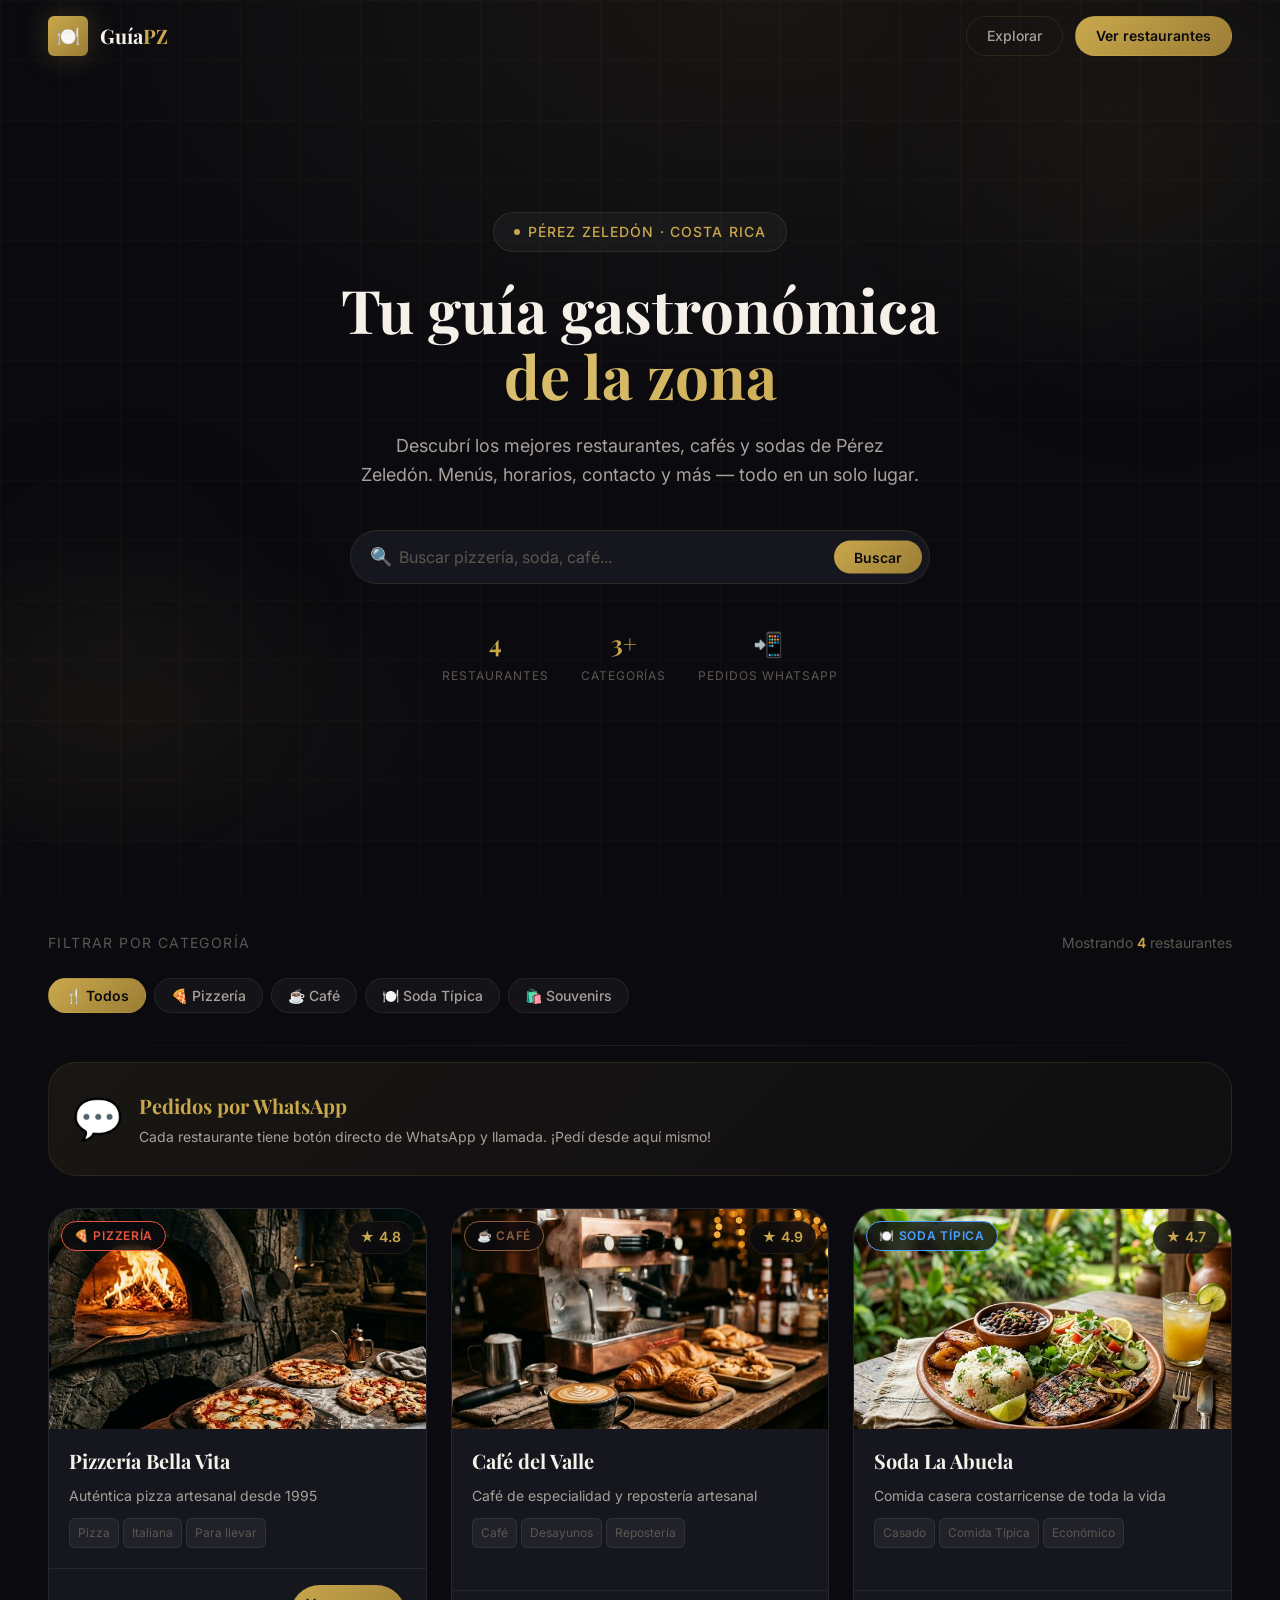
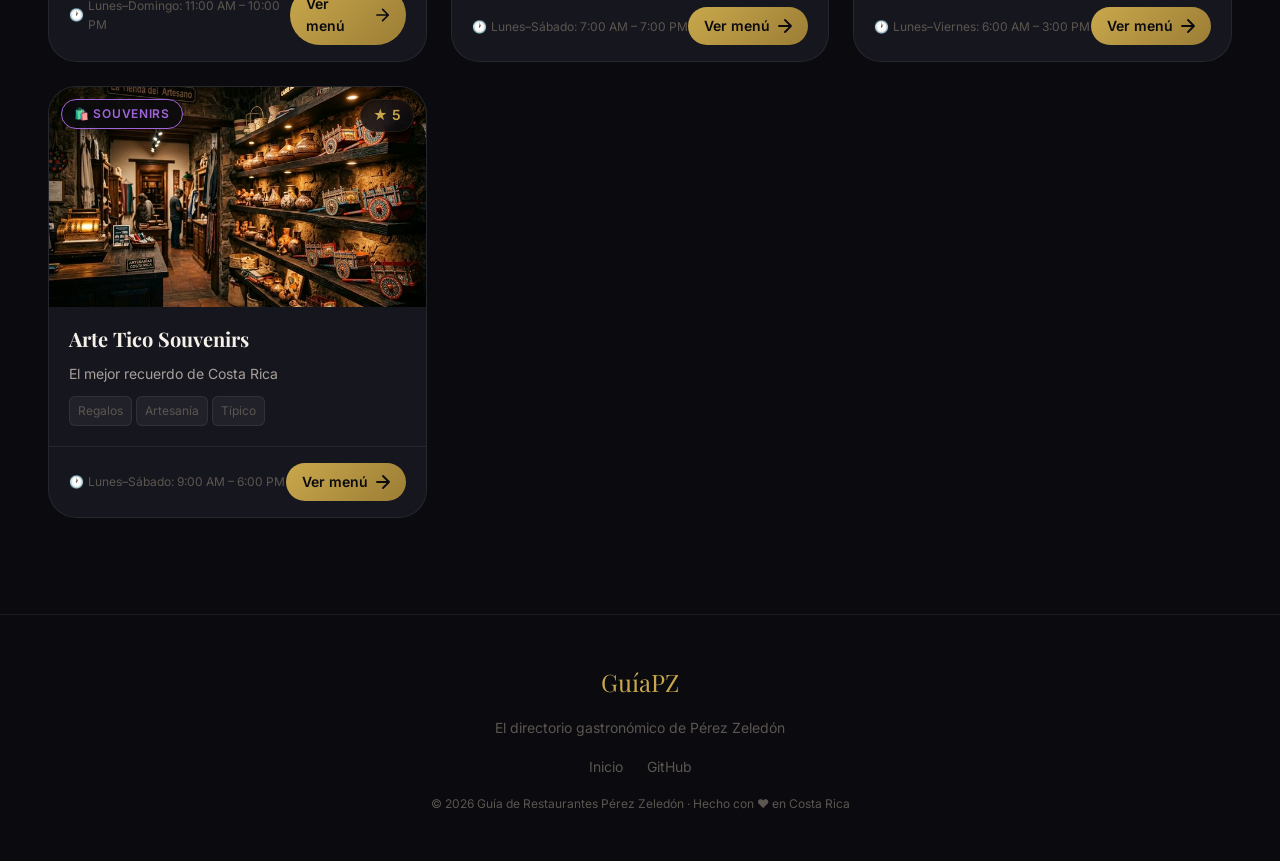
==== index.html @ e00888d3 "Inicio demo guía pz" ====
<!doctype html>
<html lang="es">
  <head>
    <meta charset="UTF-8" />
    <meta name="viewport" content="width=device-width, initial-scale=1.0" />
    <meta
      name="description"
      content="Descubrí los mejores restaurantes de Pérez Zeledón. Menús, horarios, teléfonos y más en un solo lugar."
    />
    <meta property="og:title" content="Guía de Restaurantes · Pérez Zeledón" />
    <meta
      property="og:description"
      content="El catálogo completo de restaurantes de la región. Encontrá tu próxima experiencia gastronómica."
    />
    <meta property="og:type" content="website" />
    <title>Guía de Restaurantes · Pérez Zeledón</title>
    <link
      rel="icon"
      href="data:image/svg+xml,<svg xmlns='http://www.w3.org/2000/svg' viewBox='0 0 100 100'><text y='.9em' font-size='90'>🍽️</text></svg>"
    />
    <link rel="stylesheet" href="css/main.css" />
  </head>
  <body>
    <!-- ── Navigation ──────────────────────────────────────── -->
    <nav class="navbar" role="navigation" aria-label="Navegación principal">
      <div class="container navbar__inner">
        <a
          class="navbar__brand"
          href="index.html"
          aria-label="Inicio — Guía de Restaurantes"
        >
          <div class="navbar__logo-icon" aria-hidden="true">🍽️</div>
          <span class="navbar__brand-name"> Guía<span>PZ</span> </span>
        </a>
        <div class="navbar__actions">
          <a class="btn-nav" href="#catalogSection">Explorar</a>
          <a class="btn-nav btn-nav--gold" href="#catalogSection"
            >Ver restaurantes</a
          >
        </div>
      </div>
    </nav>

    <!-- ── Hero ──────────────────────────────────────────── -->
    <header class="hero" role="banner">
      <div class="hero__bg" aria-hidden="true"></div>
      <div class="hero__grid-lines" aria-hidden="true"></div>
      <div class="orb orb--gold" aria-hidden="true"></div>
      <div class="orb orb--gold-2" aria-hidden="true"></div>

      <div class="hero__content">
        <p class="hero__eyebrow">Pérez Zeledón · Costa Rica</p>

        <h1 class="hero__title">
          Tu guía gastronómica
          <span class="line-accent">de la zona</span>
        </h1>

        <p class="hero__subtitle">
          Descubrí los mejores restaurantes, cafés y sodas de Pérez Zeledón.
          Menús, horarios, contacto y más — todo en un solo lugar.
        </p>

        <!-- Search Bar -->
        <div class="hero__search" role="search">
          <span class="hero__search-icon" aria-hidden="true">🔍</span>
          <label for="searchInput" class="sr-only">Buscar restaurante</label>
          <input
            type="search"
            id="searchInput"
            name="search"
            placeholder="Buscar pizzería, soda, café..."
            autocomplete="off"
            aria-label="Buscar restaurante por nombre o tipo"
          />
          <button class="hero__search-btn" id="searchBtn" aria-label="Buscar">
            Buscar
          </button>
        </div>

        <!-- Stats -->
        <div class="hero__stats" aria-label="Estadísticas">
          <div class="hero__stat">
            <span class="hero__stat-value" id="statTotal">0</span>
            <span class="hero__stat-label">Restaurantes</span>
          </div>
          <div class="hero__stat">
            <span class="hero__stat-value">3+</span>
            <span class="hero__stat-label">Categorías</span>
          </div>
          <div class="hero__stat">
            <span class="hero__stat-value">📲</span>
            <span class="hero__stat-label">Pedidos WhatsApp</span>
          </div>
        </div>
      </div>
    </header>

    <!-- ── Main Content ───────────────────────────────────── -->
    <main id="main-content" role="main">
      <!-- Filters Section -->
      <section
        class="filters-section"
        aria-label="Filtros de categoría"
        id="catalogSection"
      >
        <div class="container">
          <div class="filters__header">
            <p class="filters__title">Filtrar por categoría</p>
            <p class="filters__count">
              Mostrando <span id="resultCount">0</span> restaurantes
            </p>
          </div>
          <div
            class="filters__chips"
            id="filterChips"
            role="group"
            aria-label="Categorías de restaurantes"
          >
            <!-- Populated by catalog.js -->
          </div>
        </div>
      </section>

      <div class="section-divider" aria-hidden="true"></div>

      <!-- Featured Banner -->
      <section class="container" aria-label="Información destacada">
        <div class="featured-banner">
          <div class="featured-banner__icon" aria-hidden="true">💬</div>
          <div class="featured-banner__text">
            <strong>Pedidos por WhatsApp</strong>
            <p>
              Cada restaurante tiene botón directo de WhatsApp y llamada. ¡Pedí
              desde aquí mismo!
            </p>
          </div>
        </div>
      </section>

      <!-- Catalog Grid -->
      <section class="catalog-section" aria-label="Catálogo de restaurantes">
        <div class="container">
          <div
            class="catalog-grid"
            id="catalogGrid"
            role="list"
            aria-label="Lista de restaurantes"
          >
            <!-- Populated by catalog.js -->
          </div>
          <div
            class="no-results"
            id="noResults"
            role="status"
            aria-live="polite"
          >
            <div class="no-results__icon" aria-hidden="true">🔍</div>
            <p class="no-results__title">Sin resultados</p>
            <p>Intentá con otra búsqueda o categoría.</p>
          </div>
        </div>
      </section>
    </main>

    <!-- ── Footer ─────────────────────────────────────────── -->
    <footer class="site-footer" role="contentinfo">
      <div class="container">
        <p class="site-footer__logo">GuíaPZ</p>
        <p class="site-footer__tagline">
          El directorio gastronómico de Pérez Zeledón
        </p>
        <nav class="site-footer__links" aria-label="Enlaces del pie de página">
          <a href="index.html">Inicio</a>
          <a href="https://github.com" target="_blank" rel="noopener">GitHub</a>
        </nav>
        <p class="site-footer__copy">
          © <span id="footerYear"></span> Guía de Restaurantes Pérez Zeledón ·
          Hecho con ❤️ en Costa Rica
        </p>
      </div>
    </footer>

    <!-- ── Scripts ────────────────────────────────────────── -->
    <script src="data/restaurants.js"></script>
    <script src="js/catalog.js"></script>
    <script>
      // Set current year in footer
      document.getElementById("footerYear").textContent =
        new Date().getFullYear();
    </script>
  </body>
</html>
---- css/main.css ----
/* ============================================================
   MAIN.CSS — Catálogo Principal
   Guía de Restaurantes · Pérez Zeledón
   ============================================================ */

@import url('https://fonts.googleapis.com/css2?family=Playfair+Display:ital,wght@0,400;0,600;0,700;1,400&family=Inter:wght@300;400;500;600&display=swap');
@import './variables.css';

/* ── Reset & Base ──────────────────────────────────────────── */
*, *::before, *::after { box-sizing: border-box; margin: 0; padding: 0; }

html { scroll-behavior: smooth; font-size: 16px; }

body {
  font-family: var(--font-body);
  background-color: var(--color-bg-primary);
  color: var(--color-text-primary);
  line-height: 1.6;
  -webkit-font-smoothing: antialiased;
  overflow-x: hidden;
}

img { display: block; max-width: 100%; }
a { color: inherit; text-decoration: none; }
button { cursor: pointer; border: none; background: none; font-family: inherit; }

/* ── Utility ─────────────────────────────────────────────── */
.container {
  max-width: var(--container-max);
  margin-inline: auto;
  padding-inline: var(--container-pad);
}

.sr-only {
  position: absolute; width: 1px; height: 1px;
  padding: 0; margin: -1px; overflow: hidden;
  clip: rect(0,0,0,0); white-space: nowrap; border: 0;
}

/* ── Navigation ─────────────────────────────────────────── */
.navbar {
  position: fixed;
  top: 0; left: 0; right: 0;
  z-index: 100;
  padding: var(--space-4) 0;
  transition: background var(--transition-slow), backdrop-filter var(--transition-slow);
}

.navbar.scrolled {
  background: rgba(10, 10, 15, 0.85);
  backdrop-filter: var(--blur-glass);
  border-bottom: 1px solid var(--color-border);
}

.navbar__inner {
  display: flex;
  align-items: center;
  justify-content: space-between;
}

.navbar__brand {
  display: flex;
  align-items: center;
  gap: var(--space-3);
}

.navbar__logo-icon {
  width: 40px; height: 40px;
  background: linear-gradient(135deg, var(--color-gold), var(--color-gold-dark));
  border-radius: var(--radius-sm);
  display: flex; align-items: center; justify-content: center;
  font-size: 1.2rem;
  box-shadow: var(--shadow-gold);
}

.navbar__brand-name {
  font-family: var(--font-display);
  font-size: var(--text-xl);
  font-weight: 700;
  color: var(--color-text-primary);
}

.navbar__brand-name span {
  color: var(--color-gold);
}

.navbar__actions {
  display: flex;
  align-items: center;
  gap: var(--space-3);
}

.btn-nav {
  padding: var(--space-2) var(--space-5);
  border-radius: var(--radius-full);
  font-size: var(--text-sm);
  font-weight: 500;
  transition: all var(--transition-base);
  border: 1px solid var(--color-border);
  color: var(--color-text-secondary);
}

.btn-nav:hover {
  border-color: var(--color-gold);
  color: var(--color-gold);
}

.btn-nav--gold {
  background: linear-gradient(135deg, var(--color-gold), var(--color-gold-dark));
  color: #0A0A0F;
  border-color: transparent;
  font-weight: 600;
}

.btn-nav--gold:hover {
  box-shadow: var(--shadow-btn);
  transform: translateY(-1px);
  color: #0A0A0F;
}

/* ── Hero Section ───────────────────────────────────────── */
.hero {
  min-height: 100vh;
  display: flex;
  align-items: center;
  justify-content: center;
  position: relative;
  overflow: hidden;
  padding-block: var(--space-24);
}

.hero__bg {
  position: absolute; inset: 0;
  background:
    radial-gradient(ellipse 100% 80% at 60% 0%, rgba(201,168,76,0.08) 0%, transparent 60%),
    radial-gradient(ellipse 60% 40% at 10% 80%, rgba(201,168,76,0.05) 0%, transparent 50%),
    var(--color-bg-primary);
  z-index: 0;
}

.hero__grid-lines {
  position: absolute; inset: 0; z-index: 0; opacity: 0.03;
  background-image:
    linear-gradient(var(--color-gold) 1px, transparent 1px),
    linear-gradient(90deg, var(--color-gold) 1px, transparent 1px);
  background-size: 60px 60px;
}

.hero__content {
  position: relative; z-index: 1;
  text-align: center;
  max-width: 820px;
  margin-inline: auto;
  padding-inline: var(--container-pad);
}

.hero__eyebrow {
  display: inline-flex;
  align-items: center;
  gap: var(--space-2);
  background: var(--color-bg-glass);
  border: 1px solid var(--color-border);
  border-radius: var(--radius-full);
  padding: var(--space-2) var(--space-5);
  font-size: var(--text-sm);
  color: var(--color-gold);
  margin-bottom: var(--space-6);
  letter-spacing: 0.08em;
  text-transform: uppercase;
  font-weight: 500;
  animation: fadeInDown 0.7s cubic-bezier(0.4,0,0.2,1) both;
}

.hero__eyebrow::before {
  content: '';
  width: 6px; height: 6px;
  border-radius: 50%;
  background: var(--color-gold);
  animation: pulse 2s ease infinite;
}

.hero__title {
  font-family: var(--font-display);
  font-size: clamp(var(--text-4xl), 7vw, var(--text-6xl));
  font-weight: 700;
  line-height: 1.1;
  margin-bottom: var(--space-6);
  animation: fadeInUp 0.8s 0.15s cubic-bezier(0.4,0,0.2,1) both;
}

.hero__title .line-accent {
  display: block;
  background: linear-gradient(135deg, var(--color-gold-light), var(--color-gold));
  -webkit-background-clip: text;
  -webkit-text-fill-color: transparent;
  background-clip: text;
}

.hero__subtitle {
  font-size: var(--text-lg);
  color: var(--color-text-secondary);
  max-width: 560px;
  margin-inline: auto;
  margin-bottom: var(--space-10);
  animation: fadeInUp 0.8s 0.3s cubic-bezier(0.4,0,0.2,1) both;
}

/* Hero Search Bar */
.hero__search {
  position: relative;
  max-width: 580px;
  margin-inline: auto;
  margin-bottom: var(--space-10);
  animation: fadeInUp 0.8s 0.45s cubic-bezier(0.4,0,0.2,1) both;
}

.hero__search-icon {
  position: absolute;
  left: var(--space-5);
  top: 50%;
  transform: translateY(-50%);
  color: var(--color-text-muted);
  pointer-events: none;
  font-size: var(--text-lg);
}

.hero__search input {
  width: 100%;
  padding: var(--space-4) var(--space-5) var(--space-4) var(--space-12);
  background: var(--color-bg-card);
  border: 1px solid var(--color-border);
  border-radius: var(--radius-full);
  color: var(--color-text-primary);
  font-family: var(--font-body);
  font-size: var(--text-base);
  transition: all var(--transition-base);
  outline: none;
}

.hero__search input::placeholder { color: var(--color-text-muted); }

.hero__search input:focus {
  border-color: var(--color-gold);
  background: var(--color-bg-secondary);
  box-shadow: 0 0 0 3px var(--color-gold-glow);
}

.hero__search-btn {
  position: absolute;
  right: var(--space-2);
  top: 50%;
  transform: translateY(-50%);
  padding: var(--space-2) var(--space-5);
  background: linear-gradient(135deg, var(--color-gold), var(--color-gold-dark));
  color: #0A0A0F;
  font-weight: 600;
  font-size: var(--text-sm);
  border-radius: var(--radius-full);
  transition: all var(--transition-base);
}

.hero__search-btn:hover {
  box-shadow: var(--shadow-btn);
  transform: translateY(-50%) scale(1.03);
}

/* Hero Stats */
.hero__stats {
  display: flex;
  justify-content: center;
  gap: var(--space-8);
  animation: fadeInUp 0.8s 0.6s cubic-bezier(0.4,0,0.2,1) both;
}

.hero__stat {
  text-align: center;
}

.hero__stat-value {
  font-family: var(--font-display);
  font-size: var(--text-2xl);
  font-weight: 700;
  color: var(--color-gold);
  display: block;
}

.hero__stat-label {
  font-size: var(--text-xs);
  color: var(--color-text-muted);
  text-transform: uppercase;
  letter-spacing: 0.08em;
}

/* ── Orb Decorations ─────────────────────────────────────── */
.orb {
  position: absolute;
  border-radius: 50%;
  filter: blur(80px);
  pointer-events: none;
  z-index: 0;
}

.orb--gold {
  width: 500px; height: 500px;
  background: radial-gradient(circle, rgba(201,168,76,0.07) 0%, transparent 70%);
  top: -10%; right: -10%;
  animation: float 8s ease-in-out infinite;
}

.orb--gold-2 {
  width: 350px; height: 350px;
  background: radial-gradient(circle, rgba(201,168,76,0.05) 0%, transparent 70%);
  bottom: 10%; left: -5%;
  animation: float 10s ease-in-out 2s infinite reverse;
}

/* ── Category Filters ────────────────────────────────────── */
.filters-section {
  padding-block: var(--space-8) var(--space-6);
}

.filters-section .container {
  display: flex;
  flex-direction: column;
  gap: var(--space-6);
}

.filters__header {
  display: flex;
  align-items: center;
  justify-content: space-between;
  flex-wrap: wrap;
  gap: var(--space-4);
}

.filters__title {
  font-size: var(--text-sm);
  color: var(--color-text-muted);
  text-transform: uppercase;
  letter-spacing: 0.1em;
}

.filters__count {
  font-size: var(--text-sm);
  color: var(--color-text-muted);
}

.filters__count span {
  color: var(--color-gold);
  font-weight: 600;
}

.filters__chips {
  display: flex;
  gap: var(--space-2);
  flex-wrap: wrap;
}

.filter-chip {
  padding: var(--space-2) var(--space-4);
  border-radius: var(--radius-full);
  font-size: var(--text-sm);
  font-weight: 500;
  border: 1px solid var(--color-border-glass);
  color: var(--color-text-secondary);
  background: var(--color-bg-glass);
  transition: all var(--transition-base);
  cursor: pointer;
}

.filter-chip:hover {
  border-color: var(--color-gold);
  color: var(--color-gold);
}

.filter-chip.active {
  background: linear-gradient(135deg, var(--color-gold), var(--color-gold-dark));
  border-color: transparent;
  color: #0A0A0F;
  font-weight: 600;
}

/* ── Restaurant Grid ─────────────────────────────────────── */
.catalog-section {
  padding-bottom: var(--space-24);
}

.catalog-grid {
  display: grid;
  grid-template-columns: repeat(auto-fill, minmax(340px, 1fr));
  gap: var(--space-6);
}

/* Restaurant Card */
.restaurant-card {
  background: var(--color-bg-card);
  border: 1px solid var(--color-border-glass);
  border-radius: var(--radius-xl);
  overflow: hidden;
  transition: all var(--transition-slow);
  cursor: pointer;
  position: relative;
  display: flex;
  flex-direction: column;
  animation: fadeInUp var(--transition-slow) both;
}

.restaurant-card:hover {
  transform: translateY(-6px);
  border-color: var(--color-border-hover);
  box-shadow: var(--shadow-hover);
}

.restaurant-card__image-wrap {
  position: relative;
  height: 220px;
  overflow: hidden;
  background: var(--color-bg-secondary);
}

.restaurant-card__image {
  width: 100%; height: 100%;
  object-fit: cover;
  transition: transform var(--transition-slow);
}

.restaurant-card:hover .restaurant-card__image {
  transform: scale(1.06);
}

.restaurant-card__image-placeholder {
  width: 100%; height: 100%;
  display: flex;
  align-items: center;
  justify-content: center;
  font-size: 4rem;
  background: linear-gradient(135deg, var(--color-bg-secondary), var(--color-bg-card));
}

.restaurant-card__badge {
  position: absolute;
  top: var(--space-3);
  left: var(--space-3);
  padding: var(--space-1) var(--space-3);
  border-radius: var(--radius-full);
  font-size: var(--text-xs);
  font-weight: 600;
  text-transform: uppercase;
  letter-spacing: 0.06em;
  backdrop-filter: blur(8px);
  background: rgba(10,10,15,0.75);
  border: 1px solid;
}

.restaurant-card__rating-badge {
  position: absolute;
  top: var(--space-3);
  right: var(--space-3);
  display: flex;
  align-items: center;
  gap: var(--space-1);
  padding: var(--space-1) var(--space-3);
  border-radius: var(--radius-full);
  font-size: var(--text-sm);
  font-weight: 600;
  background: rgba(10,10,15,0.8);
  backdrop-filter: blur(8px);
  color: var(--color-gold);
  border: 1px solid var(--color-border);
}

.restaurant-card__body {
  padding: var(--space-5);
  display: flex;
  flex-direction: column;
  gap: var(--space-3);
  flex: 1;
}

.restaurant-card__name {
  font-family: var(--font-display);
  font-size: var(--text-xl);
  font-weight: 700;
  line-height: 1.2;
}

.restaurant-card__tagline {
  font-size: var(--text-sm);
  color: var(--color-text-secondary);
  line-height: 1.5;
}

.restaurant-card__tags {
  display: flex;
  flex-wrap: wrap;
  gap: var(--space-1);
}

.tag-pill {
  padding: var(--space-1) var(--space-2);
  border-radius: var(--radius-sm);
  font-size: var(--text-xs);
  background: rgba(255,255,255,0.05);
  color: var(--color-text-muted);
  border: 1px solid var(--color-border-glass);
}

.restaurant-card__footer {
  display: flex;
  align-items: center;
  justify-content: space-between;
  padding: var(--space-4) var(--space-5);
  border-top: 1px solid var(--color-border-glass);
  margin-top: auto;
}

.restaurant-card__schedule {
  font-size: var(--text-xs);
  color: var(--color-text-muted);
  display: flex;
  align-items: center;
  gap: var(--space-1);
}

.btn-view {
  display: flex;
  align-items: center;
  gap: var(--space-2);
  padding: var(--space-2) var(--space-4);
  border-radius: var(--radius-full);
  font-size: var(--text-sm);
  font-weight: 600;
  color: #0A0A0F;
  background: linear-gradient(135deg, var(--color-gold), var(--color-gold-dark));
  transition: all var(--transition-base);
}

.btn-view:hover {
  box-shadow: var(--shadow-btn);
  transform: translateX(2px);
}

.btn-view svg {
  transition: transform var(--transition-base);
}

.btn-view:hover svg {
  transform: translateX(3px);
}

/* No results */
.no-results {
  grid-column: 1 / -1;
  text-align: center;
  padding: var(--space-16);
  color: var(--color-text-muted);
  display: none;
}

.no-results.visible { display: block; }

.no-results__icon { font-size: 3rem; margin-bottom: var(--space-4); }
.no-results__title {
  font-family: var(--font-display);
  font-size: var(--text-2xl);
  color: var(--color-text-secondary);
  margin-bottom: var(--space-2);
}

/* ── Divider ─────────────────────────────────────────────── */
.section-divider {
  height: 1px;
  background: linear-gradient(90deg, transparent, var(--color-border), transparent);
  margin-block: var(--space-2);
}

/* ── Featured Banner ─────────────────────────────────────── */
.featured-banner {
  margin-block: var(--space-4) var(--space-8);
  padding: var(--space-6);
  background: linear-gradient(135deg, rgba(201,168,76,0.08), rgba(201,168,76,0.03));
  border: 1px solid var(--color-border);
  border-radius: var(--radius-xl);
  display: flex;
  align-items: center;
  gap: var(--space-4);
}

.featured-banner__icon {
  font-size: 2.5rem;
  flex-shrink: 0;
}

.featured-banner__text strong {
  display: block;
  font-family: var(--font-display);
  font-size: var(--text-xl);
  color: var(--color-gold);
  margin-bottom: var(--space-1);
}

.featured-banner__text p {
  font-size: var(--text-sm);
  color: var(--color-text-secondary);
}

/* ── Footer ─────────────────────────────────────────────── */
.site-footer {
  padding-block: var(--space-12);
  border-top: 1px solid var(--color-border-glass);
}

.site-footer .container {
  display: flex;
  flex-direction: column;
  align-items: center;
  gap: var(--space-4);
  text-align: center;
}

.site-footer__logo {
  font-family: var(--font-display);
  font-size: var(--text-2xl);
  color: var(--color-gold);
}

.site-footer__tagline {
  font-size: var(--text-sm);
  color: var(--color-text-muted);
}

.site-footer__links {
  display: flex;
  gap: var(--space-6);
}

.site-footer__links a {
  font-size: var(--text-sm);
  color: var(--color-text-muted);
  transition: color var(--transition-base);
}

.site-footer__links a:hover { color: var(--color-gold); }

.site-footer__copy {
  font-size: var(--text-xs);
  color: var(--color-text-muted);
}

/* ── Animations ─────────────────────────────────────────── */
@keyframes fadeInDown {
  from { opacity: 0; transform: translateY(-16px); }
  to   { opacity: 1; transform: translateY(0); }
}

@keyframes fadeInUp {
  from { opacity: 0; transform: translateY(20px); }
  to   { opacity: 1; transform: translateY(0); }
}

@keyframes float {
  0%, 100% { transform: translateY(0); }
  50%       { transform: translateY(-20px); }
}

@keyframes pulse {
  0%, 100% { opacity: 1; transform: scale(1); }
  50%       { opacity: 0.6; transform: scale(0.85); }
}

/* ── Responsive ─────────────────────────────────────────── */
@media (max-width: 768px) {
  .catalog-grid {
    grid-template-columns: 1fr;
  }

  .hero__stats {
    gap: var(--space-6);
  }

  .navbar__actions .btn-nav:not(.btn-nav--gold) {
    display: none;
  }

  .featured-banner {
    flex-direction: column;
    text-align: center;
  }
}

@media (max-width: 480px) {
  .hero__stats {
    flex-wrap: wrap;
    gap: var(--space-4);
  }

  .hero__stat {
    flex: 1 1 calc(50% - var(--space-2));
  }
}

/* ── Skeleton loading placeholders ──────────────────────── */
.skeleton {
  background: linear-gradient(90deg,
    var(--color-bg-card) 25%,
    rgba(255,255,255,0.04) 50%,
    var(--color-bg-card) 75%
  );
  background-size: 200% 100%;
  animation: shimmer 1.4s infinite;
  border-radius: var(--radius-sm);
}

@keyframes shimmer {
  0%   { background-position: 200% 0; }
  100% { background-position: -200% 0; }
}
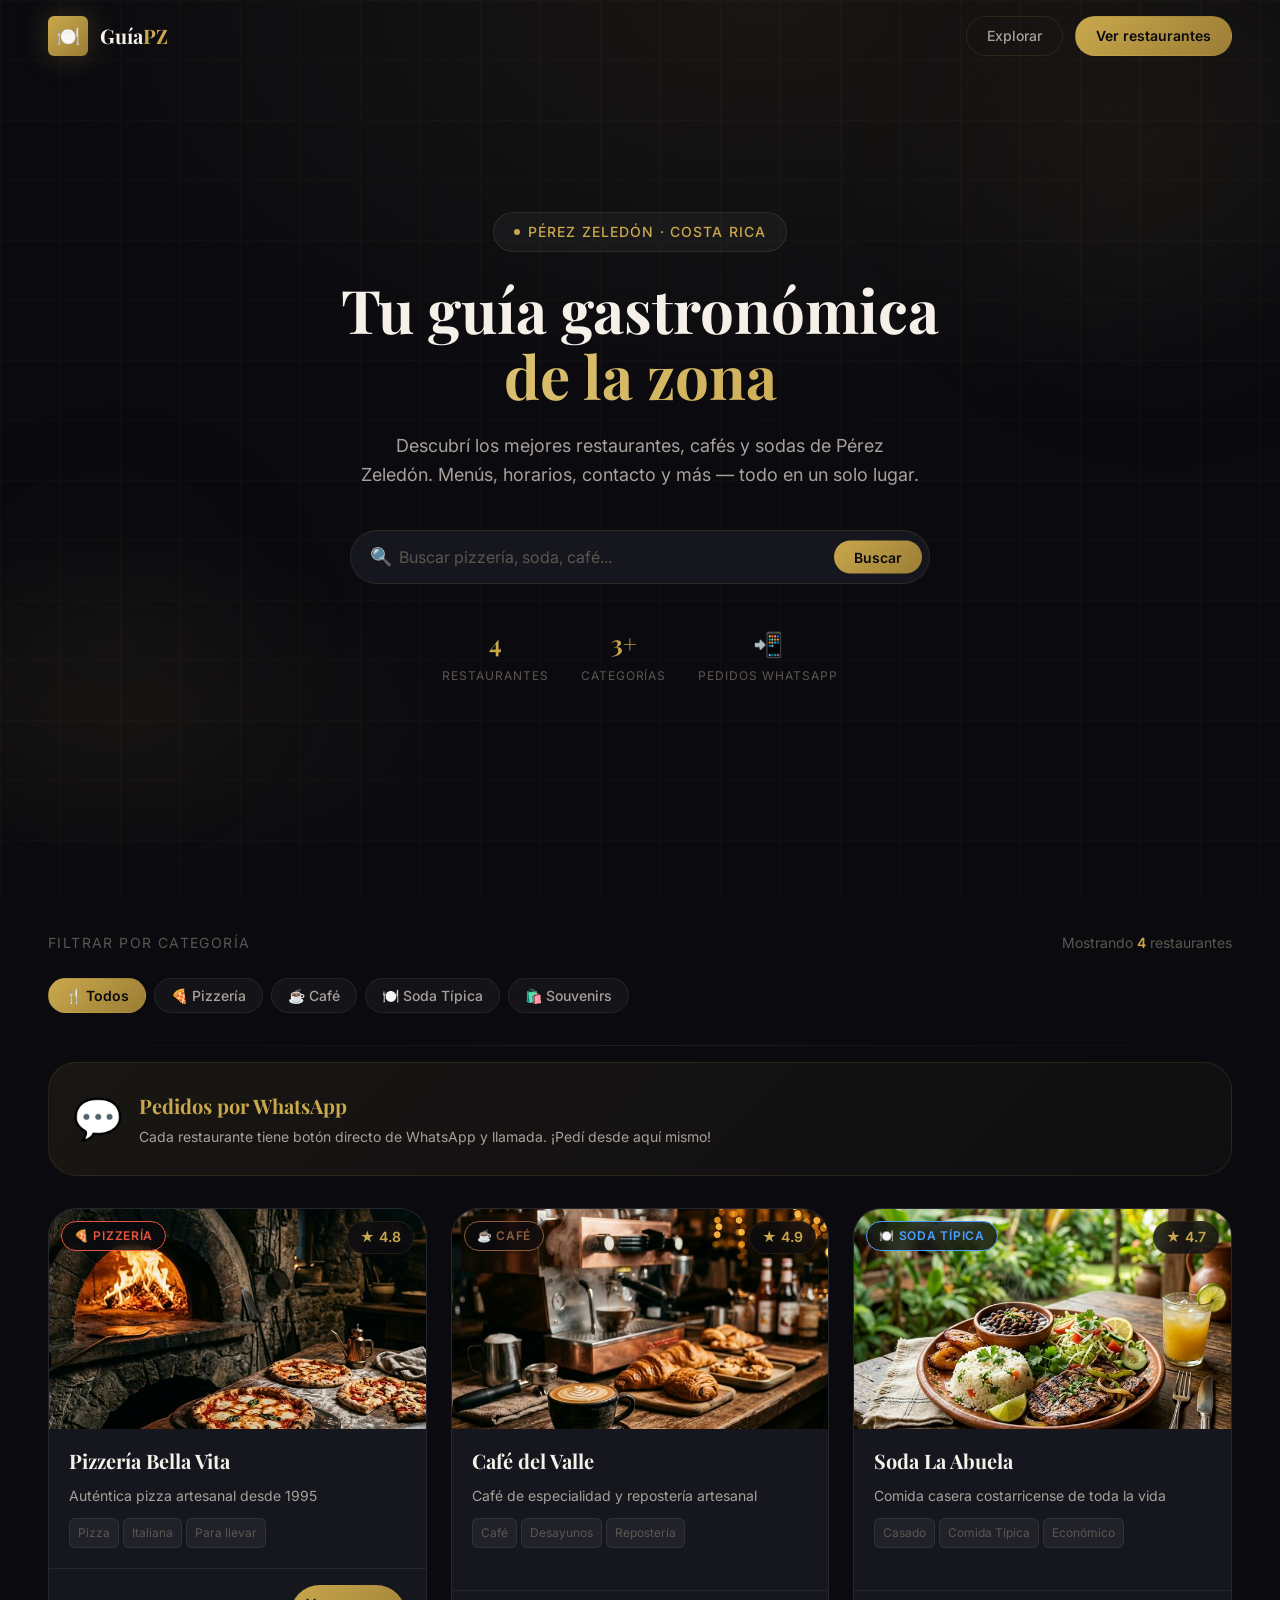
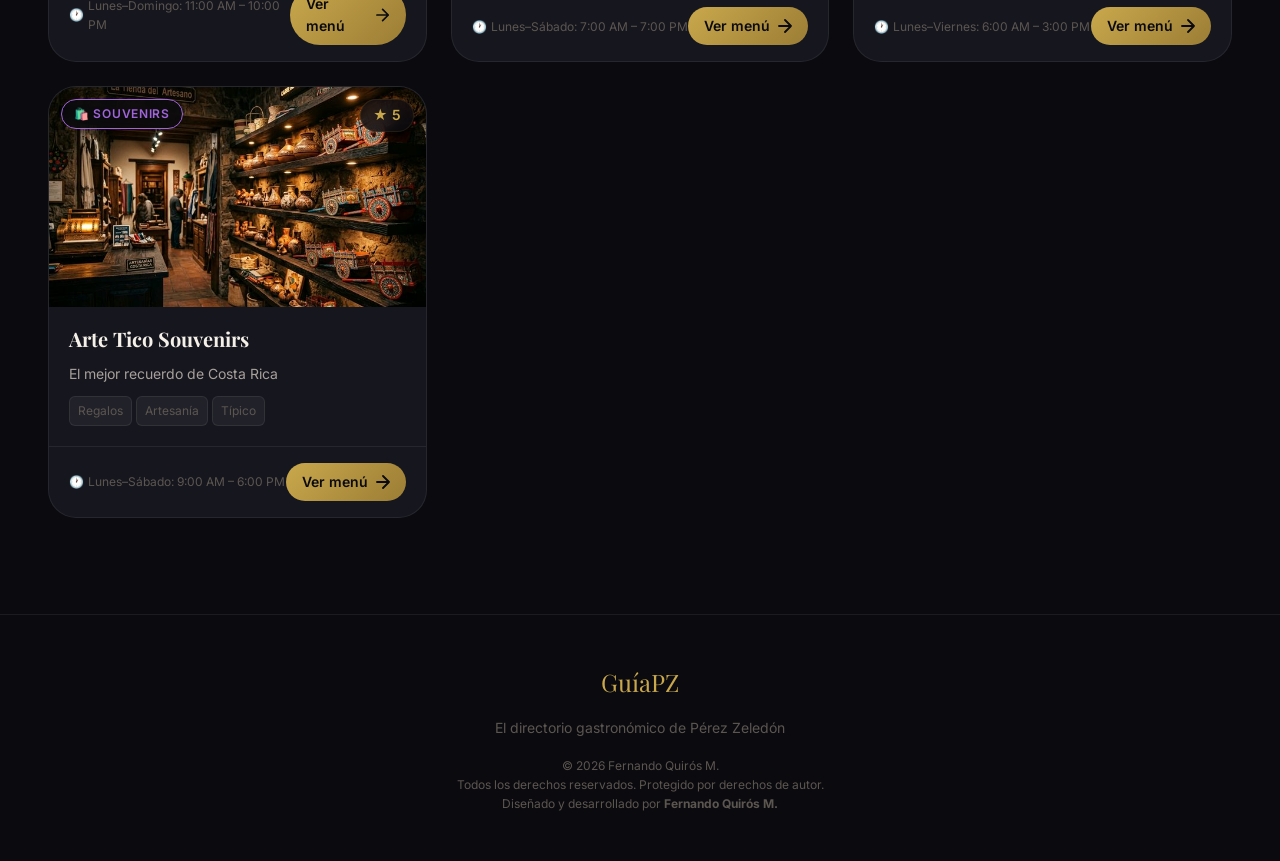
==== commit 695c5305: "feat: add copyright footer to all pages" ====
--- a/index.html
+++ b/index.html
@@ -170,13 +170,12 @@
         <p class="site-footer__tagline">
           El directorio gastronómico de Pérez Zeledón
         </p>
-        <nav class="site-footer__links" aria-label="Enlaces del pie de página">
-          <a href="index.html">Inicio</a>
-          <a href="https://github.com" target="_blank" rel="noopener">GitHub</a>
-        </nav>
         <p class="site-footer__copy">
-          © <span id="footerYear"></span> Guía de Restaurantes Pérez Zeledón ·
-          Hecho con ❤️ en Costa Rica
+          © <span id="footerYear"></span> Fernando Quirós M.
+          <br />
+          Todos los derechos reservados. Protegido por derechos de autor.
+          <br />
+          Diseñado y desarrollado por <strong>Fernando Quirós M.</strong>
         </p>
       </div>
     </footer>
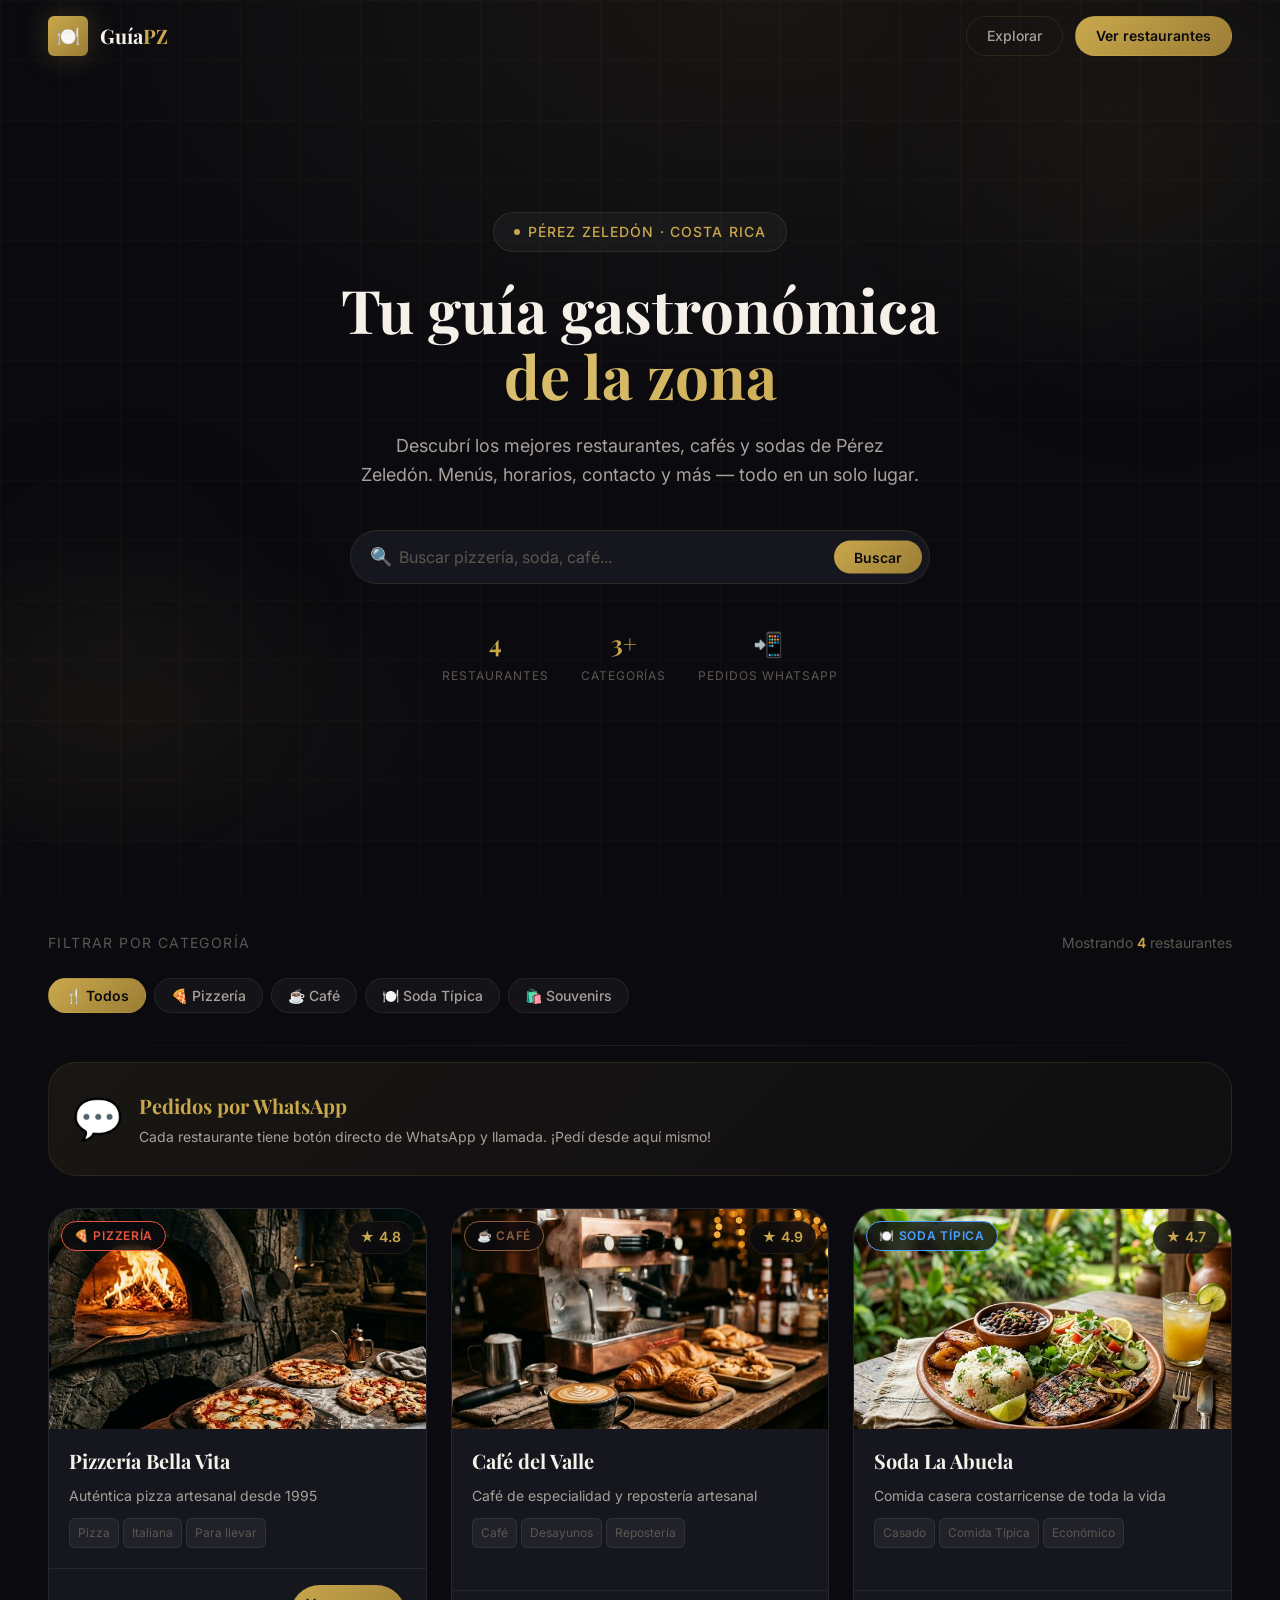
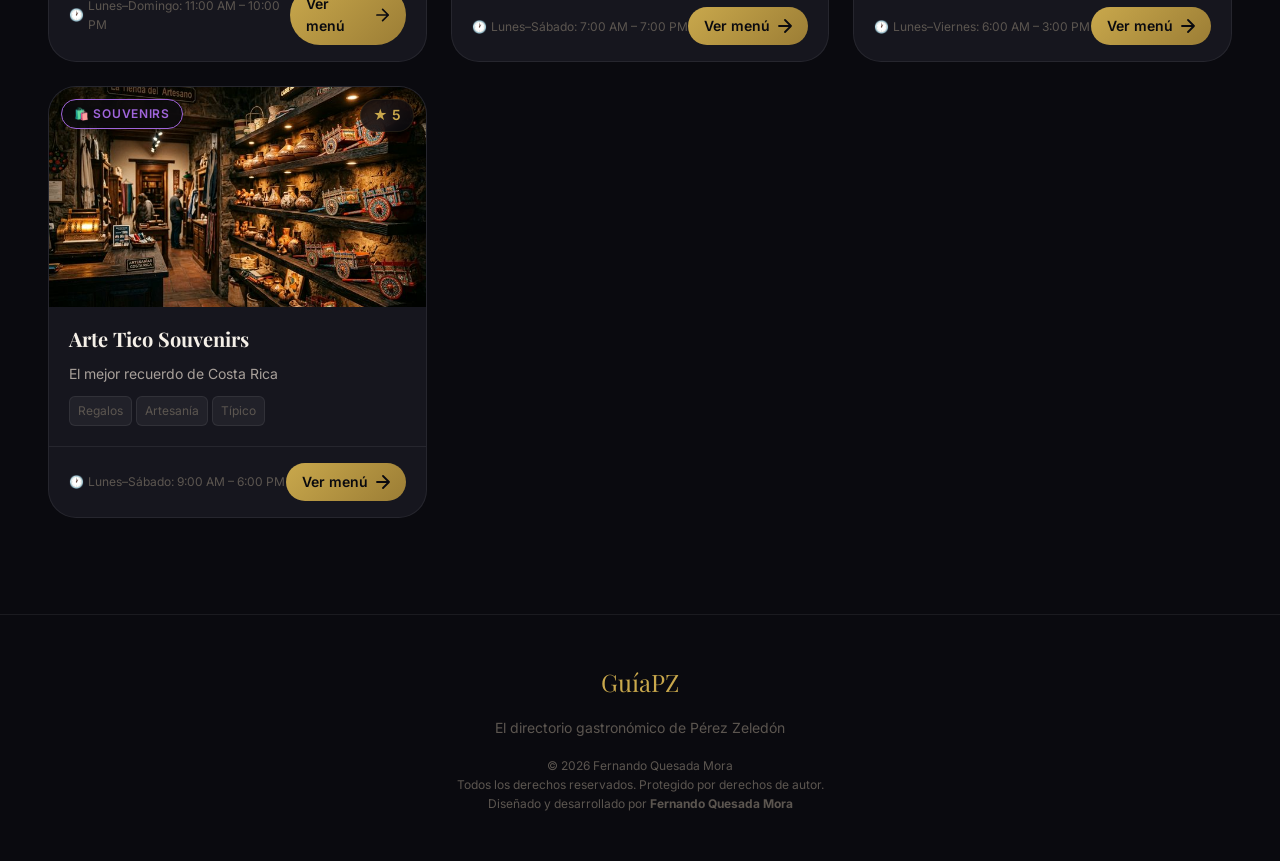
==== commit f93700e3: "fix: update full name dynamically generated" ====
--- a/index.html
+++ b/index.html
@@ -171,11 +171,11 @@
           El directorio gastronómico de Pérez Zeledón
         </p>
         <p class="site-footer__copy">
-          © <span id="footerYear"></span> Fernando Quirós M.
+          © <span id="footerYear"></span> Fernando Quesada Mora
           <br />
           Todos los derechos reservados. Protegido por derechos de autor.
           <br />
-          Diseñado y desarrollado por <strong>Fernando Quirós M.</strong>
+          Diseñado y desarrollado por <strong>Fernando Quesada Mora</strong>
         </p>
       </div>
     </footer>
